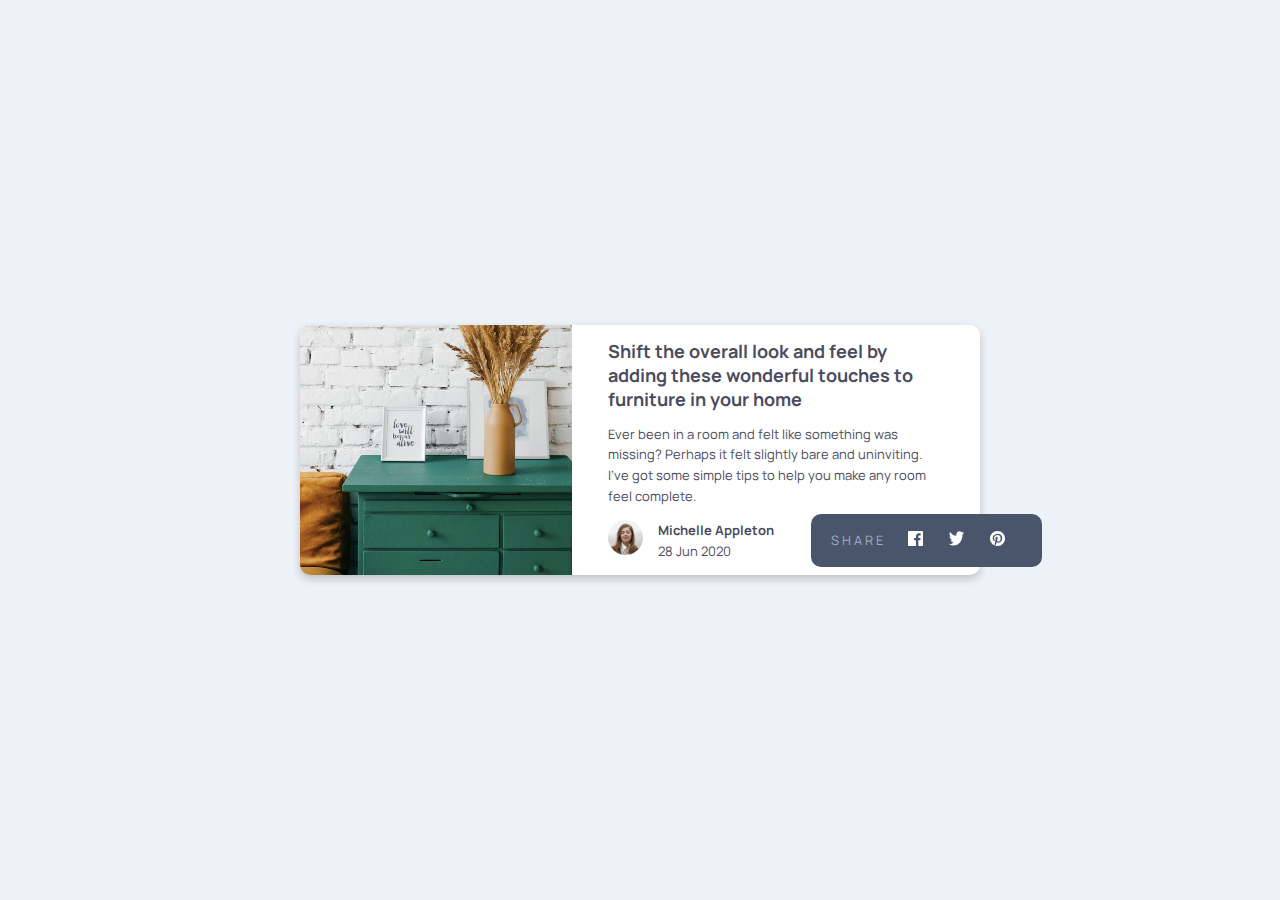
==== article-preview-component-master/index.html @ af87da53 "adds article preview" ====
<!DOCTYPE html>
<html lang="en">

<head>
  <meta charset="UTF-8">
  <meta name="viewport" content="width=device-width, initial-scale=1.0">
  <link rel="icon" type="image/png" sizes="32x32" href="./images/favicon-32x32.png">
  <link rel="stylesheet" href="style.css">
  <link rel="preconnect" href="https://fonts.gstatic.com">
  <link href="https://fonts.googleapis.com/css2?family=Manrope:wght@400;700&display=swap" rel="stylesheet">
  <script type="text/javascript" src="./script/app.js"></script>

  <title>Article preview component</title>
</head>

<body>

  <div class="main">
    <div class="wrapper">
      <div class="article">
        <div class="article-pic">
          <!-- <img src="images/drawers.jpg" alt="drawers"> -->
        </div>

        <div class="article-info">
          <div class="article-text">
            <h1>Shift the overall look and feel by adding these wonderful
              touches to furniture in your home
            </h1>
            <p>Ever been in a room and felt like something was missing? Perhaps it felt slightly bare and uninviting.
              I’ve got some simple tips to help you make any room feel complete.
            </p>
        
            <div class="author">
              <div class="author-info">
                <img class="author-pic" src="images/avatar-michelle.jpg" alt="Michelle Appleton">
                <div class="author-text">
                  <p>Michelle Appleton</p>
                  <p>28 Jun 2020</p>
                </div>
              </div>
              <div class="share">
                <img src="images/icon-share.svg" alt="share" />
                <div class="panel">
                  <p>SHARE</p>
                  <ul>
                  
                    <li><img src="images/icon-facebook.svg" alt="facebook" /></li>
                    <li><img src="images/icon-twitter.svg" alt="facebook" /></li>
                    <li><img src="images/icon-pinterest.svg" alt="facebook" /></li>
                  </ul>
                </div>
              </div>
            </div>
            
      
    
          </div>
        </div>
      </div>
    </div>
  </div>

  <!-- <div class="attribution">
    Challenge by <a href="https://www.frontendmentor.io/challenges" target="_blank">Frontend Mentor</a>. 
    Coded by <a href="#">Ebony Williams</a>.
  </div> -->
</body>

</html>
---- article-preview-component-master/style.css ----
body{
    margin: 0;
    font-family: 'Manrope', sans-serif;
    color: hsl(237, 12%, 33%);
    font-size: 13px;
}

.main {
    background: hsl(210, 46%, 95%);
    position: fixed;
    display: table;
    height: 100%;
    width: 100%;
}

.wrapper {
    display: table-cell;
    vertical-align: middle; 
}

.article {
    background: white;
    margin: auto;   
    box-shadow: 0 4px 8px 0 rgba(0, 0, 0, 0.2);
    border-radius: 10px; 
    overflow: hidden;
    max-width: 680px;
}  

.article-text p {
    line-height: 1.6;
}

.article-pic {
    background-image: url(images/drawers.jpg);
    background-size: 123%;
    background-repeat: no-repeat;
    width: 40%;
    float: left;
    margin: 0;
    height: 250px;
} 

.article-pic img{
    max-width: 100%;
    height: auto;
    display: block;
}

.article-info {
    width: 60%;
    float: left;
    display: flex;
    justify-content: center;
    align-items: center;
    height: 250px;
}

.article-text {
    width: 336px;
}

.article-text h1 {
    font-size: 18px;
    margin-top: 0;
}

.author {
    display: flex;
    align-items: center;
    justify-content: space-between;
}

.author-info{
    display: flex;
}

.author-pic {
    width: 35px;
    height: 35px;
    border-radius: 50%;
}

.author-text p{
    margin: 0;
    padding-left: 15px;
}
.author-text p:nth-child(1){
    font-weight: 700;
}

.share {
    width: 35px;
    height: 35px;
    border-radius: 50%;
    background: hsl(210, 46%, 95%);
    display: flex;
    justify-content: center;
    align-items: center;
}

.share img {
    height: 15px;
    width: 15px;
    text-align: center;
}

.panel {
    position: absolute;
    background: hsl(217, 19%, 35%);
    border-radius: 10px;
    padding: 0 20px;
    color: hsl(212, 23%, 69%);
    /* height: 0;
    overflow: hidden; 
    line-height: 1.5;
    transition: all 0.5s ease-in-out;
    padding-right: 15px; */
    letter-spacing: 3px;
    display: flex;
    align-items: center;
}

ul {
    list-style: none;
    padding-left: 5px;
    margin: 7px;


}

li{
    display: inline-block;
    padding: 10px;
}

/* .panel.show {
    display: block !important;
    height: 75px;
    transition: all 0.5s ease-in-out;
    padding-bottom: 10px;
}  */


/* Media Queries
--------------------------------- */

@media screen and (max-width: 991px){
    .faq {
        margin: 0 25px;
    }
}

@media screen and (max-width: 700px) {
    .article{
        width: 375px;
    }

     .article-pic,
    .article-info {
        width: 100%;
    }
}
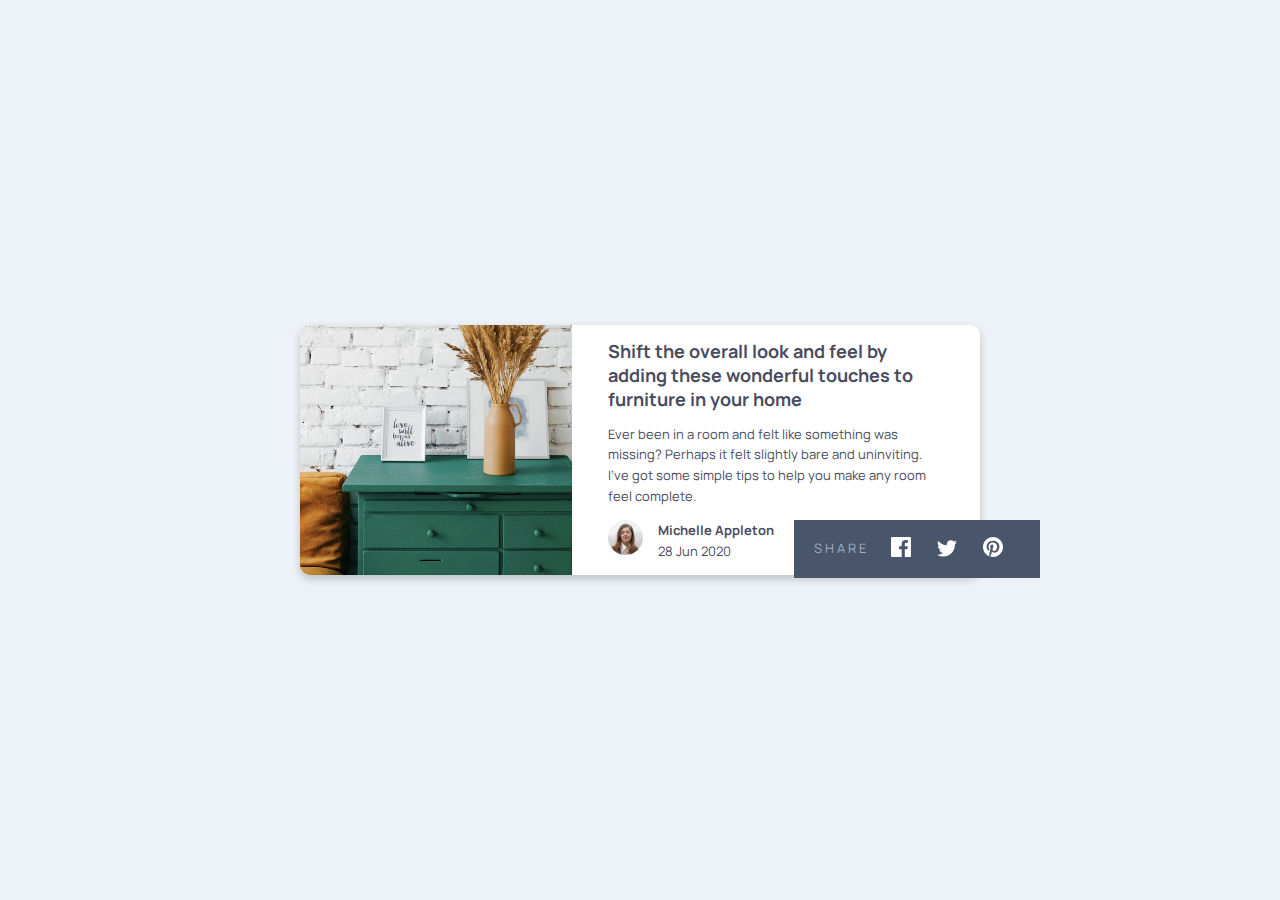
==== commit d3c3cfbb: "adds html and css" ====
--- a/article-preview-component-master/index.html
+++ b/article-preview-component-master/index.html
@@ -38,10 +38,19 @@
                   <p>Michelle Appleton</p>
                   <p>28 Jun 2020</p>
                 </div>
+                <div class="panel2">
+                  <p>SHARE</p>
+                  <ul>
+                  
+                    <li><img src="images/icon-facebook.svg" alt="facebook" /></li> 
+                    <li><img src="images/icon-twitter.svg" alt="facebook" /></li>
+                    <li><img src="images/icon-pinterest.svg" alt="facebook" /></li>
+                  </ul>
+                </div>
               </div>
               <div class="share">
                 <img src="images/icon-share.svg" alt="share" />
-                <div class="panel">
+                <!-- <div class="panel">
                   <p>SHARE</p>
                   <ul>
                   
@@ -49,7 +58,7 @@
                     <li><img src="images/icon-twitter.svg" alt="facebook" /></li>
                     <li><img src="images/icon-pinterest.svg" alt="facebook" /></li>
                   </ul>
-                </div>
+                </div> -->
               </div>
             </div>
             
--- a/article-preview-component-master/style.css
+++ b/article-preview-component-master/style.css
@@ -69,6 +69,10 @@
     display: flex;
     align-items: center;
     justify-content: space-between;
+
+
+
+    position: relative;
 }
 
 .author-info{
@@ -105,7 +109,7 @@
     text-align: center;
 }
 
-.panel {
+/* .panel {
     position: absolute;
     background: hsl(217, 19%, 35%);
     border-radius: 10px;
@@ -116,10 +120,45 @@
     line-height: 1.5;
     transition: all 0.5s ease-in-out;
     padding-right: 15px; */
-    letter-spacing: 3px;
-    display: flex;
-    align-items: center;
-}
+  /*  letter-spacing: 3px;
+    display: flex;
+    align-items: center;
+} */
+
+/* ul {
+    list-style: none;
+    padding-left: 5px;
+    margin: 7px;
+
+
+}
+
+li{
+    display: inline-block;
+    padding: 10px;
+} */
+
+
+
+
+ .panel2 {
+    position: fixed;
+    background: hsl(217, 19%, 35%);
+
+    padding: 0 20px;
+    color: hsl(212, 23%, 69%);
+    /* height: 0;
+    overflow: hidden; 
+    line-height: 1.5;
+    transition: all 0.5s ease-in-out;
+    padding-right: 15px; */
+   letter-spacing: 3px;
+    display: flex;
+    align-items: center;
+    left: 62%;
+} 
+
+
 
 ul {
     list-style: none;
@@ -133,6 +172,11 @@
     display: inline-block;
     padding: 10px;
 }
+
+
+
+
+
 
 /* .panel.show {
     display: block !important;
@@ -160,5 +204,36 @@
     .article-info {
         width: 100%;
     }
+
+    .article-info{
+        height: auto;
+        margin-top: 30px;
+    }
+
+    .article-text {
+        width: 100%
+    }
+
+    .article h1,
+    .article p {
+        padding: 0 30px;
+    }
+
+
+    .author {
+        height: 60px;
+    }
+    .panel2{
+        bottom: 0;
+
+        position: absolute;
+        left: 62%;
+        width: 100%;
+        left: 0;
+    }
+
+    .share {
+        z-index: 2;
+    }
 }
         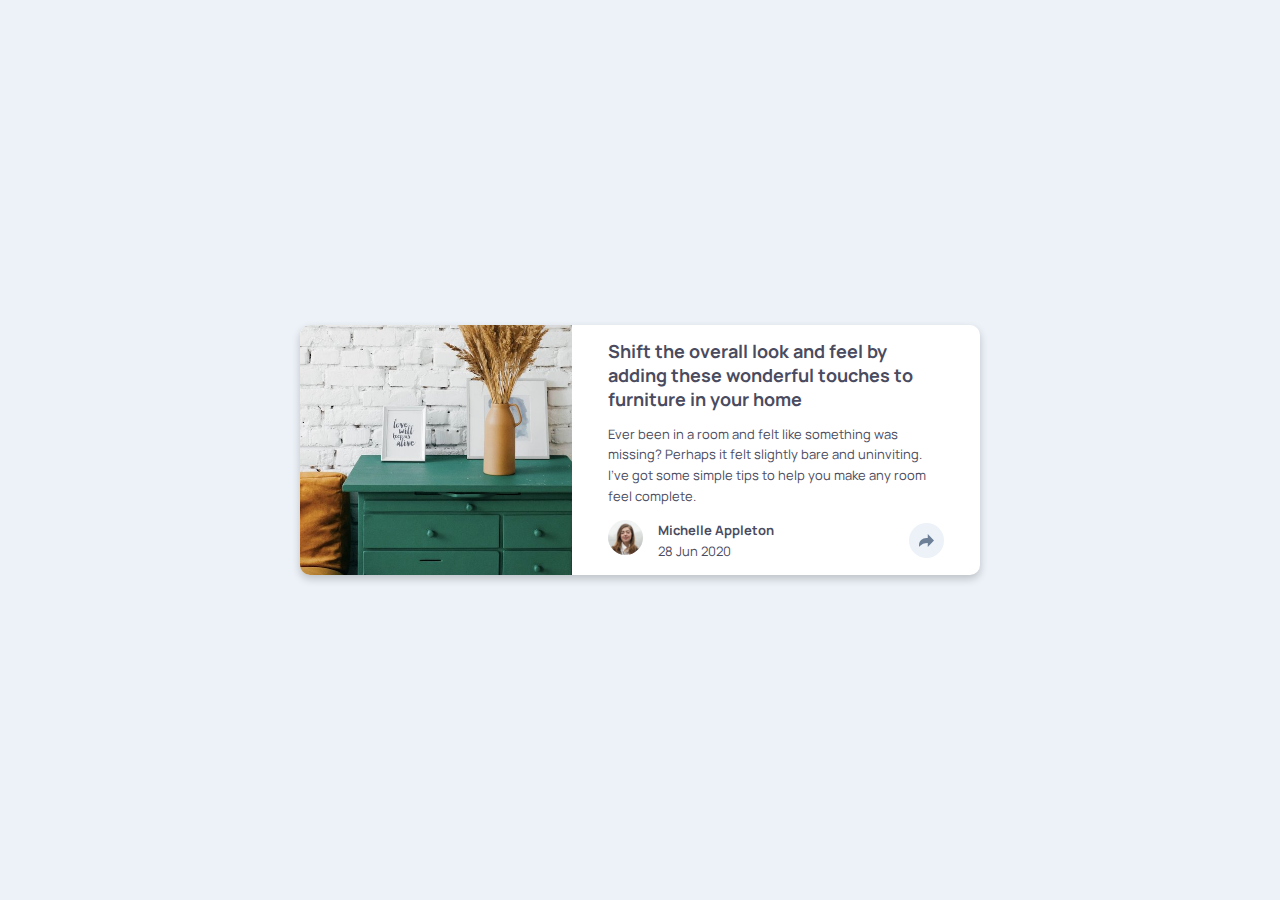
==== commit 1eaf861e: "adds js and styling" ====
--- a/article-preview-component-master/index.html
+++ b/article-preview-component-master/index.html
@@ -12,68 +12,63 @@
 
   <title>Article preview component</title>
 </head>
-
 <body>
 
   <div class="main">
     <div class="wrapper">
       <div class="article">
-        <div class="article-pic">
-          <!-- <img src="images/drawers.jpg" alt="drawers"> -->
+        <div class="article-pic"></div>
+
+        <div class="article-info">
+            <div class="article-text">
+                <h1>Shift the overall look and feel by adding these wonderful
+                  touches to furniture in your home
+                </h1>
+                <p>Ever been in a room and felt like something was missing? Perhaps it felt slightly bare and uninviting. I’ve got some simple tips to help you make any room feel complete.
+                </p>
+                <div class="author">
+                    <div class="author-info">
+                        <img class="author-pic" src="images/avatar-michelle.jpg" alt="Michelle Appleton">
+                        <div class="author-text">
+                            <p>Michelle Appleton</p>
+                            <p>28 Jun 2020</p>
+                        </div>
+                    </div>
+                    <div onclick="myFunction()" class="share" id="share">
+                      <svg xmlns="http://www.w3.org/2000/svg" width="15" height="13"><path fill="#6E8098" d="M15 6.495L8.766.014V3.88H7.441C3.33 3.88 0 7.039 0 10.936v2.049l.589-.612C2.59 10.294 5.422 9.11 8.39 9.11h.375v3.867L15 6.495z"/></svg>
+                    </div>
+                </div>
+            </div>
+
+            <div class="panel" id="panel">
+                <p>SHARE</p>
+                <ul>
+                  <li><a href="https://www.facebook.com/" target="_blank"><img src="images/icon-facebook.svg" alt="facebook" /></a></li>
+                  <li><a href="https://twitter.com/?lang=en" target="_blank"><img src="images/icon-twitter.svg" alt="twitter" /></a></li>
+                  <li><a href="https://www.pinterest.com/" target="_blank"><img src="images/icon-pinterest.svg" alt="pintrest" /></a></li>
+                </ul>
+            </div>
         </div>
 
-        <div class="article-info">
-          <div class="article-text">
-            <h1>Shift the overall look and feel by adding these wonderful
-              touches to furniture in your home
-            </h1>
-            <p>Ever been in a room and felt like something was missing? Perhaps it felt slightly bare and uninviting.
-              I’ve got some simple tips to help you make any room feel complete.
-            </p>
-        
-            <div class="author">
-              <div class="author-info">
-                <img class="author-pic" src="images/avatar-michelle.jpg" alt="Michelle Appleton">
-                <div class="author-text">
-                  <p>Michelle Appleton</p>
-                  <p>28 Jun 2020</p>
-                </div>
-                <div class="panel2">
-                  <p>SHARE</p>
-                  <ul>
-                  
-                    <li><img src="images/icon-facebook.svg" alt="facebook" /></li> 
-                    <li><img src="images/icon-twitter.svg" alt="facebook" /></li>
-                    <li><img src="images/icon-pinterest.svg" alt="facebook" /></li>
-                  </ul>
-                </div>
-              </div>
-              <div class="share">
-                <img src="images/icon-share.svg" alt="share" />
-                <!-- <div class="panel">
-                  <p>SHARE</p>
-                  <ul>
-                  
-                    <li><img src="images/icon-facebook.svg" alt="facebook" /></li>
-                    <li><img src="images/icon-twitter.svg" alt="facebook" /></li>
-                    <li><img src="images/icon-pinterest.svg" alt="facebook" /></li>
-                  </ul>
-                </div> -->
-              </div>
-            </div>
-            
-      
-    
-          </div>
-        </div>
       </div>
     </div>
   </div>
 
-  <!-- <div class="attribution">
-    Challenge by <a href="https://www.frontendmentor.io/challenges" target="_blank">Frontend Mentor</a>. 
-    Coded by <a href="#">Ebony Williams</a>.
-  </div> -->
+  <script>
+    function myFunction() {
+      let share = document.getElementById("share");
+      let panel = document.getElementById("panel");
+      if (window.screen.width <= 700) {
+        share.classList.toggle("mobile");
+        panel.classList.toggle("show"); 
+        console.log('1')  
+      } else {
+        panel.classList.toggle("show");
+        console.log('2');  
+        console.log(window.screen.width);  
+      }
+    }
+  </script>
+
 </body>
-
 </html>--- a/article-preview-component-master/style.css
+++ b/article-preview-component-master/style.css
@@ -19,12 +19,13 @@
 }
 
 .article {
+    position: relative;
     background: white;
     margin: auto;   
     box-shadow: 0 4px 8px 0 rgba(0, 0, 0, 0.2);
     border-radius: 10px; 
-    overflow: hidden;
     max-width: 680px;
+    height: 250px;
 }  
 
 .article-text p {
@@ -39,6 +40,8 @@
     float: left;
     margin: 0;
     height: 250px;
+    border-top-left-radius: 10px;
+    border-bottom-left-radius: 10px;
 } 
 
 .article-pic img{
@@ -69,9 +72,6 @@
     display: flex;
     align-items: center;
     justify-content: space-between;
-
-
-
     position: relative;
 }
 
@@ -94,6 +94,7 @@
 }
 
 .share {
+    position: relative;
     width: 35px;
     height: 35px;
     border-radius: 50%;
@@ -101,6 +102,7 @@
     display: flex;
     justify-content: center;
     align-items: center;
+    cursor: pointer;
 }
 
 .share img {
@@ -109,82 +111,58 @@
     text-align: center;
 }
 
-/* .panel {
-    position: absolute;
+
+ .panel {
+     display: none;
     background: hsl(217, 19%, 35%);
-    border-radius: 10px;
+    bottom:335px;
     padding: 0 20px;
     color: hsl(212, 23%, 69%);
-    /* height: 0;
-    overflow: hidden; 
-    line-height: 1.5;
-    transition: all 0.5s ease-in-out;
-    padding-right: 15px; */
-  /*  letter-spacing: 3px;
-    display: flex;
-    align-items: center;
-} */
-
-/* ul {
-    list-style: none;
-    padding-left: 5px;
-    margin: 7px;
-
-
-}
-
-li{
-    display: inline-block;
-    padding: 10px;
-} */
-
-
-
-
- .panel2 {
-    position: fixed;
-    background: hsl(217, 19%, 35%);
-
-    padding: 0 20px;
-    color: hsl(212, 23%, 69%);
-    /* height: 0;
-    overflow: hidden; 
-    line-height: 1.5;
-    transition: all 0.5s ease-in-out;
-    padding-right: 15px; */
+    box-shadow: 0 4px 8px 0 rgba(0, 0, 0, 0.2);
    letter-spacing: 3px;
-    display: flex;
-    align-items: center;
-    left: 62%;
-} 
-
-
+   border-radius: 10px;
+   align-items: center;
+   position: absolute;
+   right: -50px;
+   top: 115px;
+   height: 50px;
+} 
+
+.panel::after {
+    content: '';
+    position: absolute;
+    left: 45%;
+    top: 100%;
+    width: 0;
+    height: 0;
+    border-left: 10px solid transparent;
+    border-right: 10px solid transparent;
+    border-top: 10px solid hsl(217, 19%, 35%);;
+    clear: both;
+}
 
 ul {
     list-style: none;
     padding-left: 5px;
-    margin: 7px;
-
-
+    margin: 0 0 0 5px;
 }
 
 li{
     display: inline-block;
-    padding: 10px;
-}
-
-
-
-
-
-
-/* .panel.show {
-    display: block !important;
-    height: 75px;
-    transition: all 0.5s ease-in-out;
-    padding-bottom: 10px;
-}  */
-
+    padding: 10px 5px;
+}
+
+.panel.show {
+    display: flex;
+} 
+
+.mobile  {
+    background: #6E8098
+} 
+    
+.mobile svg path {
+    fill:   hsl(210, 46%, 95%);
+}
 
 /* Media Queries
 --------------------------------- */
@@ -195,45 +173,79 @@
     }
 }
 
+@media screen and (max-width: 800px) {
+    .panel {
+        right: 25px;
+    }
+
+    .panel::after {
+        left: 80%;
+    }
+}
+
 @media screen and (max-width: 700px) {
     .article{
-        width: 375px;
-    }
-
-     .article-pic,
+        width: 330px;
+        height: 520px;
+    }
+
+    .article-pic,
     .article-info {
         width: 100%;
     }
+
+    .article-pic {
+        background-size: cover;
+        border-bottom-left-radius: 0;
+        border-top-right-radius: 10px;
+    } 
 
     .article-info{
         height: auto;
         margin-top: 30px;
     }
 
+ 
     .article-text {
         width: 100%
     }
 
     .article h1,
-    .article p {
+    .article p,
+    .author {
         padding: 0 30px;
     }
 
+    .article-text h1 {
+        font-size: 16px;
+    }
 
     .author {
         height: 60px;
     }
-    .panel2{
+    .panel{
+        right: 0;
+        top: initial;
         bottom: 0;
-
-        position: absolute;
-        left: 62%;
+        border-top-left-radius: 0;
+        border-top-right-radius: 0;
         width: 100%;
-        left: 0;
+        padding: 0;  
+        height: 70px;   
+    }
+    
+    .panel::after {
+        display: none;
+    }
+
+    .panel p {
+        padding-right: 5px;
+
     }
 
     .share {
         z-index: 2;
     }
+    
 }
         